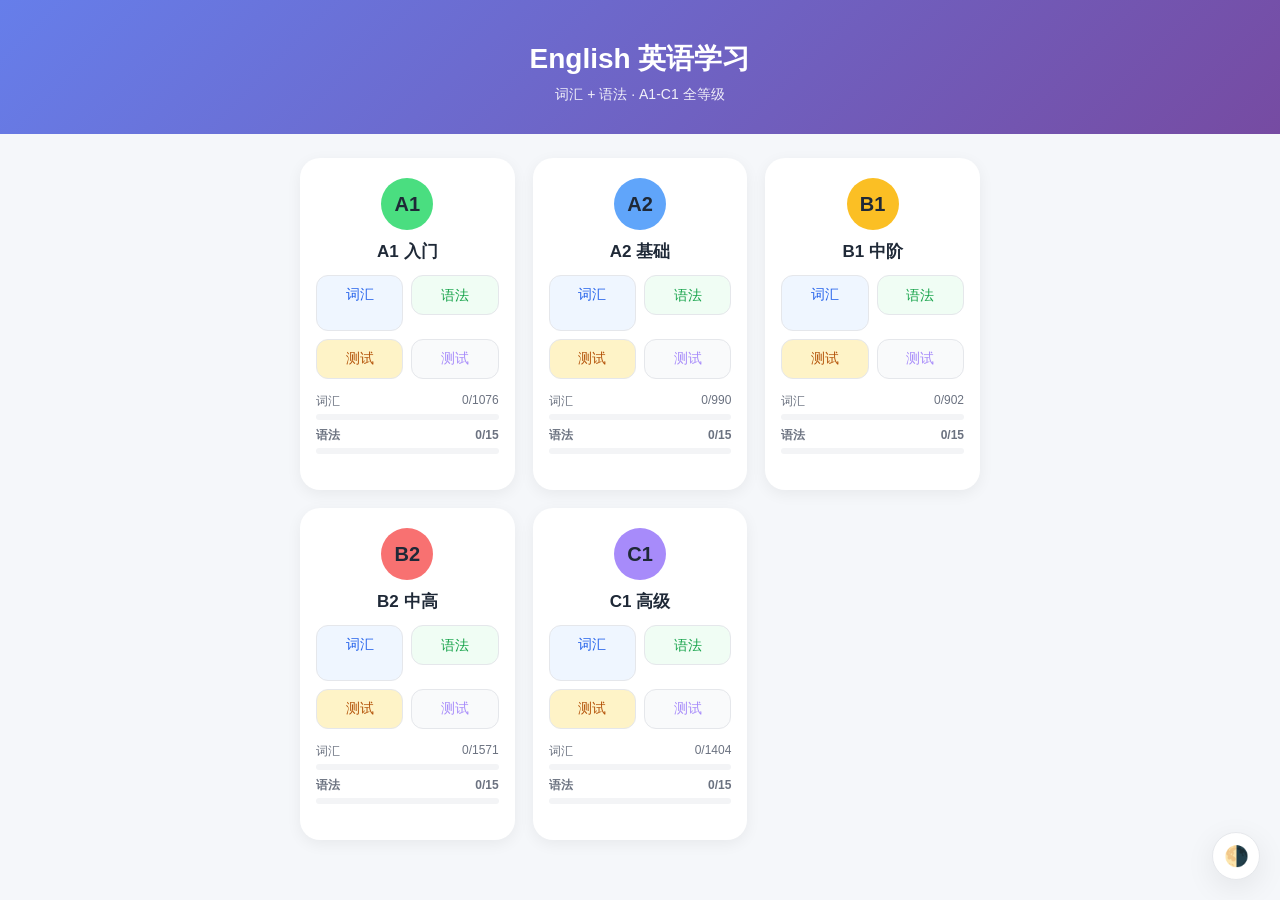
==== index.html @ c237cbd3 "init: English study app with A1-C1 vocabulary and grammar" ====
<!DOCTYPE html>
<html lang="zh-CN">
<head>
    <meta charset="UTF-8">
    <meta name="viewport" content="width=device-width, initial-scale=1.0, maximum-scale=1.0, user-scalable=no">
    <meta name="description" content="English 英语学习应用，支持 A1-C1 词汇、语法学习与测试">
    <meta name="theme-color" content="#667eea" media="(prefers-color-scheme: light)">
    <meta name="theme-color" content="#0b1120" media="(prefers-color-scheme: dark)">
    <meta name="apple-mobile-web-app-capable" content="yes">
    <meta name="apple-mobile-web-app-status-bar-style" content="default">
    <meta name="apple-mobile-web-app-title" content="English学习">
    <meta property="og:title" content="English 英语学习">
    <meta property="og:description" content="词汇 + 语法 · A1-C1 全等级">
    <meta property="og:type" content="website">
    <title>English 英语学习</title>
    <link rel="manifest" href="site.webmanifest">
    <link rel="apple-touch-icon" href="icons/icon-192x192.png">
    <link rel="icon" type="image/png" href="icons/icon-96x96.png">
    <link rel="stylesheet" href="css/common.css">
    <style>
        .header { padding: 40px 20px 30px; }
    </style>
</head>
<body>
    <div class="header">
        <h1>English 英语学习</h1>
        <p>词汇 + 语法 · A1-C1 全等级</p>
    </div>
    <div class="levels" id="levels"></div>

    <script src="js/common.js"></script>
    <script>
        const levels = [
            { id: 'A1', name: 'A1 入门', colorClass: 'a1' },
            { id: 'A2', name: 'A2 基础', colorClass: 'a2' },
            { id: 'B1', name: 'B1 中阶', colorClass: 'b1' },
            { id: 'B2', name: 'B2 中高', colorClass: 'b2' },
            { id: 'C1', name: 'C1 高级', colorClass: 'c1' }
        ];

        function getProgress(level, kind) {
            const key = kind === 'words' ? `english_progress_${level}` : `english_grammar_progress_${level}`;
            const known = JSON.parse(localStorage.getItem(key) || '[]');
            return known.length;
        }

        function progressBarHTML(done, total, label, kind) {
            const pct = total > 0 ? Math.round((done / total) * 100) : 0;
            const safePct = Math.min(100, Math.max(0, pct));
            return `
                <div class="progress-item ${kind}">
                    <div class="progress-label">
                        <span>${label}</span>
                        <span>${done}/${total}</span>
                    </div>
                    <div class="progress-bar" aria-label="${label} 学习进度 ${safePct}%">
                        <div class="fill" style="width: ${safePct}%;"></div>
                    </div>
                </div>
            `;
        }

        async function render() {
            const summary = await fetch('content/summary.json').then(r => r.json());
            const container = document.getElementById('levels');
            container.innerHTML = levels.map(lv => {
                const wordsTotal = summary[`${lv.id}_words`] || 0;
                const grammarTotal = summary[`${lv.id}_grammar`] || 0;
                const wordsDone = getProgress(lv.id, 'words');
                const grammarDone = getProgress(lv.id, 'grammar');
                return `
                    <div class="level-card ${lv.colorClass}">
                        <div class="level-badge">${lv.id}</div>
                        <h3>${lv.name}</h3>
                        <div class="mode-btns">
                            <a href="study.html?level=${lv.id}" class="mode-btn words">词汇</a>
                            <a href="grammar.html?level=${lv.id}" class="mode-btn grammar">语法</a>
                            <a href="quiz.html?level=${lv.id}" class="mode-btn quiz">测试</a>
                            <a href="exam.html" class="mode-btn exam">测试</a>
                        </div>
                        <div class="progress-row">
                            ${progressBarHTML(wordsDone, wordsTotal, '词汇', 'words')}
                            ${progressBarHTML(grammarDone, grammarTotal, '语法', 'grammar')}
                        </div>
                    </div>
                `;
            }).join('');
        }
        render();
    </script>
</body>
</html>
---- css/common.css ----
/* English 学习应用 — 公共样式与主题变量 */
:root {
  /* 白天主题（默认） */
  --bg: #f5f7fa;
  --bg-secondary: #eef2f7;
  --surface: #ffffff;
  --surface-2: #f9fafb;
  --surface-3: #f3f4f6;
  --text: #1f2937;
  --text-secondary: #6b7280;
  --text-muted: #9ca3af;
  --border: #e5e7eb;
  --shadow: 0 4px 15px rgba(0, 0, 0, 0.06);
  --shadow-lg: 0 8px 30px rgba(0, 0, 0, 0.08);
  --primary: #667eea;
  --primary-dark: #5a67d8;
  --primary-grad: linear-gradient(135deg, #667eea 0%, #764ba2 100%);
  --primary-soft: #eff6ff;
  --primary-text: #2563eb;
  --success: #22c55e;
  --success-soft: #f0fdf4;
  --success-text: #15803d;
  --warning: #f59e0b;
  --warning-soft: #fef3c7;
  --warning-text: #b45309;
  --danger: #ef4444;
  --danger-soft: #fef2f2;
  --danger-text: #b91c1c;
  --info: #10b981;
  --info-soft: #f0fdf4;
  --info-text: #16a34a;
  --accent-1: #667eea;
  --accent-2: #10b981;
  --accent-3: #f59e0b;
  --accent-4: #ef4444;
  --accent-5: #a78bfa;
  --ring: rgba(102, 126, 234, 0.25);
  --link: #667eea;
  --overlay: rgba(0, 0, 0, 0.45);
}

@media (prefers-color-scheme: dark) {
  :root:not([data-theme="light"]) {
    --bg: #0b1120;
    --bg-secondary: #0f172a;
    --surface: #1e293b;
    --surface-2: #172033;
    --surface-3: #243248;
    --text: #e2e8f0;
    --text-secondary: #94a3b8;
    --text-muted: #64748b;
    --border: #334155;
    --shadow: 0 4px 15px rgba(0, 0, 0, 0.35);
    --shadow-lg: 0 8px 30px rgba(0, 0, 0, 0.45);
    --primary: #818cf8;
    --primary-dark: #6366f1;
    --primary-grad: linear-gradient(135deg, #818cf8 0%, #a78bfa 100%);
    --primary-soft: #1e293b;
    --primary-text: #93c5fd;
    --success: #4ade80;
    --success-soft: #064e3b;
    --success-text: #86efac;
    --warning: #fbbf24;
    --warning-soft: #451a03;
    --warning-text: #fde047;
    --danger: #f87171;
    --danger-soft: #450a0a;
    --danger-text: #fecaca;
    --info: #34d399;
    --info-soft: #064e3b;
    --info-text: #6ee7b7;
    --accent-1: #818cf8;
    --accent-2: #34d399;
    --accent-3: #fbbf24;
    --accent-4: #f87171;
    --accent-5: #c4b5fd;
    --ring: rgba(129, 140, 248, 0.35);
    --link: #93c5fd;
    --overlay: rgba(0, 0, 0, 0.65);
  }
}

/* 手动深色主题覆盖 */
:root[data-theme="dark"] {
  --bg: #0b1120;
  --bg-secondary: #0f172a;
  --surface: #1e293b;
  --surface-2: #172033;
  --surface-3: #243248;
  --text: #e2e8f0;
  --text-secondary: #94a3b8;
  --text-muted: #64748b;
  --border: #334155;
  --shadow: 0 4px 15px rgba(0, 0, 0, 0.35);
  --shadow-lg: 0 8px 30px rgba(0, 0, 0, 0.45);
  --primary: #818cf8;
  --primary-dark: #6366f1;
  --primary-grad: linear-gradient(135deg, #818cf8 0%, #a78bfa 100%);
  --primary-soft: #1e293b;
  --primary-text: #93c5fd;
  --success: #4ade80;
  --success-soft: #064e3b;
  --success-text: #86efac;
  --warning: #fbbf24;
  --warning-soft: #451a03;
  --warning-text: #fde047;
  --danger: #f87171;
  --danger-soft: #450a0a;
  --danger-text: #fecaca;
  --info: #34d399;
  --info-soft: #064e3b;
  --info-text: #6ee7b7;
  --accent-1: #818cf8;
  --accent-2: #34d399;
  --accent-3: #fbbf24;
  --accent-4: #f87171;
  --accent-5: #c4b5fd;
  --ring: rgba(129, 140, 248, 0.35);
  --link: #93c5fd;
  --overlay: rgba(0, 0, 0, 0.65);
}

* {
  margin: 0;
  padding: 0;
  box-sizing: border-box;
  -webkit-tap-highlight-color: transparent;
}

html, body {
  font-family: -apple-system, BlinkMacSystemFont, "Segoe UI", "Microsoft YaHei", "Hiragino Sans", sans-serif;
  background: var(--bg);
  color: var(--text);
  min-height: 100vh;
  overflow-x: hidden;
  transition: background-color 0.25s ease, color 0.25s ease;
}

body {
  -webkit-font-smoothing: antialiased;
  -moz-osx-font-smoothing: grayscale;
}

a {
  color: var(--link);
  text-decoration: none;
}

/* 主题切换按钮 */
.theme-toggle {
  position: fixed;
  bottom: 20px;
  right: 20px;
  z-index: 100;
  width: 48px;
  height: 48px;
  border-radius: 50%;
  border: none;
  background: var(--surface);
  color: var(--text);
  box-shadow: var(--shadow-lg);
  font-size: 20px;
  display: flex;
  align-items: center;
  justify-content: center;
  cursor: pointer;
  transition: transform 0.2s, box-shadow 0.2s, background-color 0.25s, color 0.25s;
  backdrop-filter: blur(8px);
  -webkit-backdrop-filter: blur(8px);
  border: 1px solid var(--border);
}

.theme-toggle:active {
  transform: scale(0.92);
}

/* Header */
.header {
  background: var(--primary-grad);
  color: white;
  padding: 40px 20px 30px;
  text-align: center;
  transition: background 0.25s ease;
}

.header h1 {
  font-size: 28px;
  margin-bottom: 8px;
}

.header p {
  font-size: 14px;
  opacity: 0.9;
}

/* Topbar */
.topbar {
  display: flex;
  align-items: center;
  justify-content: space-between;
  padding: 15px 20px;
  background: var(--surface);
  box-shadow: var(--shadow);
  position: sticky;
  top: 0;
  z-index: 10;
  transition: background-color 0.25s ease, box-shadow 0.25s ease;
}

.back {
  text-decoration: none;
  color: var(--link);
  font-size: 15px;
  transition: color 0.25s ease;
}

.level-title {
  font-size: 18px;
  font-weight: bold;
  color: var(--text);
  transition: color 0.25s ease;
}

.progress-info {
  font-size: 13px;
  color: var(--text-secondary);
  transition: color 0.25s ease;
}

/* Stage */
.stage {
  padding: 20px;
  max-width: 600px;
  margin: 0 auto;
}

/* Panel / Card */
.panel {
  background: var(--surface);
  border-radius: 24px;
  padding: 25px;
  box-shadow: var(--shadow-lg);
  transition: background-color 0.25s ease, box-shadow 0.25s ease;
}

.panel h2 {
  font-size: 22px;
  margin-bottom: 8px;
  color: var(--text);
  transition: color 0.25s ease;
}

.panel .sub {
  font-size: 14px;
  color: var(--text-secondary);
  margin-bottom: 22px;
  transition: color 0.25s ease;
}

/* Form controls */
.form-row {
  margin-bottom: 20px;
}

.form-label {
  font-size: 14px;
  color: var(--text-secondary);
  margin-bottom: 10px;
  display: block;
  font-weight: 500;
  transition: color 0.25s ease;
}

.option-group {
  display: flex;
  flex-wrap: wrap;
  gap: 10px;
}

.option-chip {
  flex: 1;
  min-width: 70px;
  text-align: center;
  padding: 12px;
  border-radius: 14px;
  border: 1px solid var(--border);
  background: var(--surface-2);
  color: var(--text-secondary);
  font-size: 14px;
  cursor: pointer;
  transition: all 0.15s, background-color 0.25s, color 0.25s, border-color 0.25s;
}

.option-chip.active {
  background: var(--primary);
  color: white;
  border-color: var(--primary);
  box-shadow: 0 4px 12px var(--ring);
}

.switch-row {
  display: flex;
  align-items: center;
  justify-content: space-between;
  padding: 14px 16px;
  background: var(--surface-2);
  border-radius: 14px;
  cursor: pointer;
  transition: background-color 0.25s ease;
}

.switch-row span {
  font-size: 14px;
  color: var(--text);
  transition: color 0.25s ease;
}

.switch {
  position: relative;
  width: 46px;
  height: 26px;
  background: var(--text-muted);
  border-radius: 13px;
  transition: background 0.2s;
  flex-shrink: 0;
}

.switch::after {
  content: '';
  position: absolute;
  top: 3px;
  left: 3px;
  width: 20px;
  height: 20px;
  background: white;
  border-radius: 50%;
  transition: transform 0.2s;
  box-shadow: 0 1px 3px rgba(0, 0, 0, 0.15);
}

.switch.active {
  background: var(--primary);
}

.switch.active::after {
  transform: translateX(20px);
}

/* Buttons */
.start-btn,
.btn-primary {
  width: 100%;
  padding: 16px;
  border: none;
  border-radius: 16px;
  background: var(--primary-grad);
  color: white;
  font-size: 16px;
  font-weight: bold;
  cursor: pointer;
  margin-top: 10px;
  box-shadow: 0 6px 18px var(--ring);
  transition: opacity 0.2s, box-shadow 0.2s, background 0.25s;
}

.start-btn:disabled,
.btn-primary:disabled {
  opacity: 0.5;
  cursor: not-allowed;
}

.btn-secondary {
  background: var(--surface-3);
  color: var(--text);
  border: 1px solid var(--border);
  transition: background-color 0.25s, color 0.25s, border-color 0.25s;
}

/* Question card */
.question-card {
  background: var(--surface);
  border-radius: 24px;
  padding: 30px 22px;
  text-align: center;
  box-shadow: var(--shadow-lg);
  margin-bottom: 18px;
  position: relative;
  transition: background-color 0.25s ease, box-shadow 0.25s ease;
}

.bookmark-btn {
  position: absolute;
  top: 16px;
  right: 16px;
  width: 38px;
  height: 38px;
  border-radius: 50%;
  border: 1px solid var(--border);
  background: var(--surface);
  display: flex;
  align-items: center;
  justify-content: center;
  cursor: pointer;
  font-size: 18px;
  color: var(--text);
  transition: all 0.2s, background-color 0.25s, border-color 0.25s, color 0.25s;
}

.bookmark-btn.active {
  background: var(--warning-soft);
  border-color: var(--warning);
  color: var(--warning);
}

.q-type {
  font-size: 12px;
  color: var(--text-muted);
  margin-bottom: 10px;
  transition: color 0.25s ease;
}

.q-main {
  font-size: 22px;
  font-weight: bold;
  line-height: 1.6;
  margin-bottom: 10px;
  word-break: break-word;
  color: var(--text);
  transition: color 0.25s ease;
}

.q-sub {
  font-size: 14px;
  color: var(--primary-text);
  transition: color 0.25s ease;
}

/* Choices */
.choices {
  display: flex;
  flex-direction: column;
  gap: 10px;
}

.choice {
  background: var(--surface);
  border: 1px solid var(--border);
  border-radius: 16px;
  padding: 16px 18px;
  font-size: 15px;
  text-align: left;
  cursor: pointer;
  transition: all 0.12s, background-color 0.25s, border-color 0.25s, color 0.25s;
  display: flex;
  align-items: center;
  gap: 12px;
  color: var(--text);
}

.choice:active {
  transform: scale(0.98);
}

.choice .badge {
  flex-shrink: 0;
  width: 26px;
  height: 26px;
  line-height: 26px;
  border-radius: 50%;
  background: var(--surface-3);
  color: var(--text-secondary);
  font-size: 12px;
  text-align: center;
  font-weight: bold;
  transition: background-color 0.25s, color 0.25s;
}

.choice.correct {
  border-color: var(--success);
  background: var(--success-soft);
  color: var(--success-text);
}

.choice.correct .badge {
  background: var(--success);
  color: white;
}

.choice.wrong {
  border-color: var(--danger);
  background: var(--danger-soft);
  color: var(--danger-text);
}

.choice.wrong .badge {
  background: var(--danger);
  color: white;
}

.choice.disabled {
  pointer-events: none;
}

/* Feedback */
.feedback {
  background: var(--surface);
  border-radius: 18px;
  padding: 18px;
  margin-top: 12px;
  box-shadow: var(--shadow);
  font-size: 14px;
  transition: background-color 0.25s ease, box-shadow 0.25s ease;
}

.feedback.correct {
  border-left: 5px solid var(--success);
}

.feedback.wrong {
  border-left: 5px solid var(--danger);
}

.feedback-title {
  font-weight: bold;
  margin-bottom: 6px;
}

.feedback.correct .feedback-title {
  color: var(--success-text);
}

.feedback.wrong .feedback-title {
  color: var(--danger-text);
}

.feedback-detail {
  color: var(--text-secondary);
  line-height: 1.6;
  transition: color 0.25s ease;
}

/* Progress */
.progress-track {
  height: 6px;
  background: var(--surface-3);
  border-radius: 3px;
  margin-bottom: 20px;
  overflow: hidden;
  transition: background-color 0.25s ease;
}

.progress-fill {
  height: 100%;
  background: var(--primary-grad);
  border-radius: 3px;
  transition: width 0.3s ease, background 0.25s ease;
}

.quiz-top {
  display: flex;
  align-items: center;
  justify-content: space-between;
  margin-bottom: 12px;
  font-size: 13px;
  color: var(--text-muted);
  transition: color 0.25s ease;
}

/* Result score */
.result-score {
  text-align: center;
  padding: 30px 0;
}

.score-ring {
  width: 140px;
  height: 140px;
  border-radius: 50%;
  margin: 0 auto 18px;
  display: flex;
  flex-direction: column;
  align-items: center;
  justify-content: center;
  background: conic-gradient(var(--primary) var(--score-deg), var(--surface-3) 0);
  position: relative;
  transition: background 0.25s ease;
}

.score-ring::before {
  content: '';
  position: absolute;
  width: 116px;
  height: 116px;
  border-radius: 50%;
  background: var(--surface);
  transition: background-color 0.25s ease;
}

.score-text {
  position: relative;
  font-size: 36px;
  font-weight: bold;
  color: var(--text);
  transition: color 0.25s ease;
}

.score-label {
  position: relative;
  font-size: 12px;
  color: var(--text-muted);
  transition: color 0.25s ease;
}

.result-title {
  font-size: 20px;
  font-weight: bold;
  margin-bottom: 6px;
  color: var(--text);
  transition: color 0.25s ease;
}

.result-desc {
  font-size: 14px;
  color: var(--text-secondary);
  transition: color 0.25s ease;
}

.stat-row {
  display: flex;
  justify-content: center;
  gap: 24px;
  margin: 22px 0;
}

.stat {
  text-align: center;
}

.stat .num {
  font-size: 22px;
  font-weight: bold;
  color: var(--text);
  transition: color 0.25s ease;
}

.stat .label {
  font-size: 12px;
  color: var(--text-muted);
  transition: color 0.25s ease;
}

.section-stat {
  margin-top: 20px;
}

.section-stat h3 {
  font-size: 15px;
  margin-bottom: 12px;
  color: var(--text);
  transition: color 0.25s ease;
}

.section-bar {
  display: flex;
  align-items: center;
  margin-bottom: 10px;
  font-size: 13px;
}

.section-bar .name {
  width: 90px;
  color: var(--text-secondary);
  transition: color 0.25s ease;
}

.section-bar .track {
  flex: 1;
  height: 8px;
  background: var(--surface-3);
  border-radius: 4px;
  overflow: hidden;
  transition: background-color 0.25s ease;
}

.section-bar .fill {
  height: 100%;
  background: var(--primary);
  border-radius: 4px;
  transition: width 0.3s, background-color 0.25s ease;
}

.section-bar .pct {
  width: 40px;
  text-align: right;
  color: var(--text-muted);
  transition: color 0.25s ease;
}

.weak-point {
  background: var(--danger-soft);
  border-left: 4px solid var(--danger);
  padding: 12px 16px;
  border-radius: 12px;
  margin-top: 16px;
  transition: background-color 0.25s ease;
}

.weak-point h4 {
  font-size: 14px;
  color: var(--danger-text);
  margin-bottom: 8px;
  transition: color 0.25s ease;
}

.weak-point ul {
  font-size: 13px;
  color: var(--text-secondary);
  padding-left: 18px;
  transition: color 0.25s ease;
}

.weak-point li {
  margin-bottom: 4px;
}

.btn-row {
  display: flex;
  gap: 12px;
  margin-top: 22px;
  flex-wrap: wrap;
}

.btn-row button,
.btn-row a {
  flex: 1;
  min-width: 120px;
}

.msg {
  text-align: center;
  padding: 40px;
  color: var(--text-muted);
  transition: color 0.25s ease;
}

.hidden {
  display: none !important;
}

/* Tabs */
.tab-row {
  display: flex;
  gap: 8px;
  margin-bottom: 22px;
}

.tab {
  flex: 1;
  padding: 12px;
  text-align: center;
  border-radius: 14px;
  background: var(--surface-3);
  color: var(--text-secondary);
  font-size: 14px;
  font-weight: 500;
  cursor: pointer;
  border: 1px solid transparent;
  transition: all 0.15s, background-color 0.25s, color 0.25s;
}

.tab.active {
  background: var(--primary);
  color: white;
  box-shadow: 0 4px 12px var(--ring);
}

/* Upload zone */
.upload-zone {
  border: 2px dashed var(--border);
  border-radius: 18px;
  padding: 30px 20px;
  text-align: center;
  cursor: pointer;
  transition: all 0.2s, border-color 0.25s, background-color 0.25s;
  background: var(--surface-2);
}

.upload-zone:hover {
  border-color: var(--primary);
  background: var(--primary-soft);
}

.upload-zone .icon {
  font-size: 40px;
  margin-bottom: 10px;
}

.upload-zone .hint {
  font-size: 14px;
  color: var(--text-secondary);
  transition: color 0.25s ease;
}

.upload-zone input {
  display: none;
}

.json-sample {
  background: var(--surface-2);
  border-radius: 14px;
  padding: 14px;
  font-size: 12px;
  color: var(--text-secondary);
  overflow-x: auto;
  margin-top: 18px;
  line-height: 1.6;
  transition: background-color 0.25s, color 0.25s;
}

/* Exam / Dashboard cards */
.exam-list {
  margin-top: 10px;
}

.exam-item {
  background: var(--surface);
  border-radius: 18px;
  padding: 18px;
  margin-bottom: 12px;
  box-shadow: var(--shadow);
  transition: background-color 0.25s ease, box-shadow 0.25s ease;
}

.exam-item .title {
  font-size: 16px;
  font-weight: bold;
  color: var(--text);
  transition: color 0.25s ease;
}

.exam-item .meta {
  font-size: 12px;
  color: var(--text-muted);
  margin: 6px 0;
  transition: color 0.25s ease;
}

.exam-item .tags {
  display: flex;
  gap: 6px;
  flex-wrap: wrap;
}

.tag {
  font-size: 11px;
  padding: 4px 10px;
  border-radius: 20px;
  background: var(--surface-3);
  color: var(--text-secondary);
  transition: background-color 0.25s, color 0.25s;
}

.tag.moji {
  background: var(--primary-soft);
  color: var(--primary-text);
}

.tag.bunpou {
  background: var(--info-soft);
  color: var(--info-text);
}

.tag.wrong {
  background: var(--danger-soft);
  color: var(--danger-text);
}

.exam-actions {
  display: flex;
  gap: 10px;
  margin-top: 14px;
}

.exam-actions button {
  flex: 1;
}

.empty-tip {
  text-align: center;
  padding: 40px;
  color: var(--text-muted);
  font-size: 14px;
  transition: color 0.25s ease;
}

.dashboard-row {
  display: grid;
  grid-template-columns: repeat(3, 1fr);
  gap: 10px;
  margin-bottom: 16px;
}

.dash-card {
  background: var(--surface);
  border-radius: 16px;
  padding: 14px 10px;
  text-align: center;
  box-shadow: var(--shadow);
  transition: background-color 0.25s ease, box-shadow 0.25s ease;
}

.dash-card .num {
  font-size: 22px;
  font-weight: bold;
  color: var(--primary-text);
  transition: color 0.25s ease;
}

.dash-card .label {
  font-size: 12px;
  color: var(--text-muted);
  margin-top: 4px;
  transition: color 0.25s ease;
}

.dash-card .link {
  text-decoration: none;
  display: block;
}

/* History / Review */
.history-list {
  margin-top: 16px;
}

.history-item {
  background: var(--surface);
  border-radius: 16px;
  padding: 14px;
  margin-bottom: 10px;
  box-shadow: var(--shadow);
  display: flex;
  justify-content: space-between;
  align-items: center;
  transition: background-color 0.25s ease, box-shadow 0.25s ease;
}

.history-item .title {
  font-size: 14px;
  font-weight: bold;
  color: var(--text);
  transition: color 0.25s ease;
}

.history-item .meta {
  font-size: 12px;
  color: var(--text-muted);
  margin-top: 4px;
  transition: color 0.25s ease;
}

.history-item .pct {
  font-size: 18px;
  font-weight: bold;
  color: var(--primary-text);
  transition: color 0.25s ease;
}

.review-list {
  margin-top: 18px;
}

.review-item {
  background: var(--surface);
  border-radius: 18px;
  padding: 18px;
  margin-bottom: 14px;
  box-shadow: var(--shadow);
  text-align: left;
  transition: background-color 0.25s ease, box-shadow 0.25s ease;
}

.review-item .rev-q {
  font-size: 15px;
  font-weight: bold;
  color: var(--text);
  margin-bottom: 10px;
  transition: color 0.25s ease;
}

.review-item .rev-ans {
  font-size: 13px;
  color: var(--text-secondary);
  margin-bottom: 6px;
  transition: color 0.25s ease;
}

.review-item .rev-ans .right {
  color: var(--success-text);
  font-weight: bold;
}

.review-item .rev-ans .wrong {
  color: var(--danger-text);
  font-weight: bold;
}

.review-item .rev-exp {
  font-size: 13px;
  color: var(--text-secondary);
  line-height: 1.6;
  background: var(--surface-2);
  border-radius: 12px;
  padding: 12px;
  transition: background-color 0.25s, color 0.25s;
}

.review-filter {
  display: flex;
  gap: 10px;
  margin-bottom: 14px;
}

.review-filter button {
  flex: 1;
  padding: 10px;
  border-radius: 12px;
  border: none;
  background: var(--surface-3);
  color: var(--text-secondary);
  font-size: 13px;
  cursor: pointer;
  transition: background-color 0.25s, color 0.25s;
}

.review-filter button.active {
  background: var(--primary);
  color: white;
}

.review-header {
  display: flex;
  justify-content: space-between;
  align-items: center;
  margin-bottom: 8px;
}

/* Study card stack */
.card-stack {
  position: relative;
  min-height: 420px;
  margin-bottom: 20px;
}

.card {
  background: var(--surface);
  border-radius: 24px;
  padding: 35px 25px;
  text-align: center;
  box-shadow: var(--shadow-lg);
  min-height: 420px;
  display: flex;
  flex-direction: column;
  justify-content: center;
  cursor: pointer;
  transition: transform 0.25s ease, opacity 0.25s ease, background-color 0.25s, box-shadow 0.25s;
  user-select: none;
  position: relative;
  width: 100%;
}

.card.next {
  position: absolute;
  top: 0;
  left: 0;
  transform: scale(0.92);
  opacity: 0.4;
  z-index: 0;
  pointer-events: none;
}

.card.current {
  z-index: 1;
}

.card.sliding-left {
  transform: translateX(-120%) rotate(-8deg);
  opacity: 0;
}

.card.sliding-right {
  transform: translateX(120%) rotate(8deg);
  opacity: 0;
}

.card:active {
  transform: scale(0.98);
}

.card.next:active {
  transform: scale(0.92);
}

.word {
  font-size: 52px;
  font-weight: bold;
  margin-bottom: 12px;
  color: var(--text);
  transition: color 0.25s ease;
}

.grammar {
  font-size: 38px;
  font-weight: bold;
  margin-bottom: 16px;
  line-height: 1.3;
  color: var(--text);
  transition: color 0.25s ease;
}

.reading {
  font-size: 26px;
  color: var(--primary-text);
  margin-bottom: 10px;
  transition: color 0.25s ease;
}

.meaning {
  font-size: 22px;
  color: var(--text);
  margin-bottom: 25px;
  line-height: 1.5;
  transition: color 0.25s ease;
}

.accent {
  font-size: 14px;
  color: var(--text-muted);
  margin-bottom: 15px;
  transition: color 0.25s ease;
}

.hint {
  font-size: 14px;
  color: var(--text-muted);
  margin-top: 20px;
  transition: color 0.25s ease;
}

.back-face {
  display: none;
}

.card.flipped .front-face {
  display: none;
}

.card.flipped .back-face {
  display: block;
}

.pattern,
.compare {
  font-size: 15px;
  color: var(--text-secondary);
  background: var(--warning-soft);
  border-radius: 10px;
  padding: 10px 14px;
  margin: 0 auto 12px;
  max-width: 90%;
  text-align: left;
  line-height: 1.5;
  transition: background-color 0.25s, color 0.25s;
}

.compare {
  background: var(--info-soft);
}

.pattern .label {
  font-weight: bold;
  color: var(--warning-text);
}

.compare .label {
  font-weight: bold;
  color: var(--info-text);
}

.example-box,
.sentence-box {
  background: var(--surface-2);
  border-radius: 16px;
  padding: 18px;
  text-align: left;
  margin-top: 10px;
  transition: background-color 0.25s ease;
}

.example,
.sentence {
  font-size: 18px;
  color: var(--text);
  margin-bottom: 8px;
  transition: color 0.25s ease;
}

.example-reading,
.sentence-reading {
  font-size: 15px;
  color: var(--primary-text);
  margin-bottom: 8px;
  transition: color 0.25s ease;
}

.example-meaning,
.sentence-meaning {
  font-size: 15px;
  color: var(--text-secondary);
  transition: color 0.25s ease;
}

/* Controls on study pages */
.settings-bar {
  display: flex;
  justify-content: center;
  margin-bottom: 15px;
}

.setting-label {
  font-size: 14px;
  color: var(--text-secondary);
  display: flex;
  align-items: center;
  gap: 8px;
  background: var(--surface);
  padding: 8px 16px;
  border-radius: 20px;
  box-shadow: var(--shadow);
  cursor: pointer;
  transition: background-color 0.25s, color 0.25s, box-shadow 0.25s;
}

.setting-label input {
  cursor: pointer;
  width: 16px;
  height: 16px;
  accent-color: var(--primary);
}

.btn-group {
  display: flex;
  justify-content: center;
  gap: 12px;
  margin-top: 25px;
  flex-wrap: wrap;
}

.btn {
  border: none;
  border-radius: 22px;
  padding: 12px 22px;
  font-size: 15px;
  color: white;
  cursor: pointer;
  box-shadow: 0 4px 10px rgba(0, 0, 0, 0.1);
  transition: transform 0.15s, opacity 0.2s;
}

.btn:active {
  transform: scale(0.96);
}

.btn-word,
.btn-grammar {
  background: var(--accent-1);
}

.btn-example,
.btn-sentence {
  background: var(--accent-2);
}

.btn-known {
  background: var(--success);
  color: #064e3b;
}

.btn-unknown {
  background: var(--danger);
}

.controls {
  display: flex;
  justify-content: space-between;
  align-items: center;
  margin-top: 25px;
  gap: 15px;
}

.nav-btn {
  flex: 1;
  background: var(--surface);
  border: 1px solid var(--border);
  border-radius: 16px;
  padding: 14px;
  font-size: 16px;
  cursor: pointer;
  color: var(--text);
  transition: background-color 0.25s, color 0.25s, border-color 0.25s;
}

.nav-btn:disabled {
  opacity: 0.4;
  cursor: not-allowed;
}

/* Level cards (index) */
.levels {
  display: grid;
  grid-template-columns: repeat(2, 1fr);
  gap: 15px;
  padding: 20px;
  max-width: 720px;
  margin: 0 auto;
}

@media (min-width: 720px) {
  .levels {
    grid-template-columns: repeat(3, 1fr);
    gap: 18px;
    padding: 24px 20px;
  }
}

.level-card {
  background: var(--surface);
  border-radius: 20px;
  padding: 20px 16px;
  text-align: center;
  box-shadow: var(--shadow);
  color: inherit;
  transition: transform 0.2s, background-color 0.25s, box-shadow 0.25s;
  display: flex;
  flex-direction: column;
  align-items: center;
}

.level-card:hover {
  transform: translateY(-3px);
  box-shadow: var(--shadow-lg);
}

.level-card h3 {
  font-size: 17px;
  margin-bottom: 12px;
  color: var(--text);
  transition: color 0.25s ease;
}

.level-badge {
  display: inline-block;
  width: 52px;
  height: 52px;
  line-height: 52px;
  border-radius: 50%;
  font-size: 20px;
  font-weight: bold;
  color: #1f2937;
  margin-bottom: 10px;
}

.a1 .level-badge {
  background: #4ade80;
}

.a2 .level-badge {
  background: #60a5fa;
}

.b1 .level-badge {
  background: #fbbf24;
  color: #1f2937;
}

.b2 .level-badge {
  background: #f87171;
}

.c1 .level-badge {
  background: #a78bfa;
}

.mode-btns {
  display: grid;
  grid-template-columns: 1fr 1fr;
  gap: 8px;
}

.mode-btn {
  display: block;
  text-decoration: none;
  border-radius: 12px;
  padding: 10px 4px;
  font-size: 14px;
  font-weight: 500;
  background: var(--surface-3);
  color: var(--text-secondary);
  border: 1px solid var(--border);
  transition: all 0.15s, background-color 0.25s, color 0.25s, border-color 0.25s;
}

.mode-btn:active {
  transform: scale(0.97);
}

.mode-btn.words {
  background: var(--primary-soft);
  color: var(--primary-text);
  border-color: var(--border);
}

.mode-btn.grammar {
  background: var(--info-soft);
  color: var(--info-text);
  border-color: var(--border);
}

.mode-btn.exam {
  background: var(--surface-2);
  color: var(--accent-5);
  border-color: var(--border);
}

.mode-btn.quiz {
  background: var(--warning-soft);
  color: var(--warning-text);
  border-color: var(--border);
}

.mode-btns {
  display: grid;
  grid-template-columns: 1fr 1fr;
  gap: 8px;
  width: 100%;
}

.progress-row {
  margin-top: 14px;
  font-size: 12px;
  color: var(--text-muted);
  display: flex;
  flex-direction: column;
  align-items: stretch;
  gap: 8px;
  width: 100%;
  transition: color 0.25s ease;
}

.progress-row .progress-item {
  display: flex;
  flex-direction: column;
  gap: 4px;
  text-align: left;
}

.progress-row .progress-label {
  display: flex;
  justify-content: space-between;
  font-size: 12px;
  color: var(--text-secondary);
}

.progress-bar {
  height: 6px;
  background: var(--surface-3);
  border-radius: 3px;
  overflow: hidden;
  position: relative;
}

.progress-bar .fill {
  height: 100%;
  border-radius: 3px;
  background: var(--primary);
  transition: width 0.4s ease;
  min-width: 0;
}

.progress-item.words .fill {
  background: var(--primary);
}

.progress-item.grammar .fill {
  background: var(--info);
}

/* Quick test buttons */
.quick-test-row {
  display: flex;
  gap: 10px;
  margin-top: 12px;
}

.quick-test-row button {
  flex: 1;
  padding: 12px;
  border: 1px solid var(--primary);
  border-radius: 12px;
  background: var(--surface);
  color: var(--primary-text);
  font-size: 14px;
  font-weight: 500;
  cursor: pointer;
  transition: background-color 0.25s, color 0.25s, border-color 0.25s;
}

.quick-test-row button:hover {
  background: var(--primary-soft);
}

/* Next button */
.next-btn {
  width: 100%;
  padding: 15px;
  border: none;
  border-radius: 16px;
  background: var(--primary);
  color: white;
  font-size: 16px;
  font-weight: bold;
  cursor: pointer;
  margin-top: 14px;
  transition: background-color 0.25s, opacity 0.2s;
}

/* Mobile fine-tuning */
@media (max-width: 480px) {
  .header {
    padding: 32px 16px 24px;
  }

  .header h1 {
    font-size: 24px;
  }

  .levels {
    gap: 12px;
    padding: 16px;
  }

  .level-card {
    padding: 16px 12px;
  }

  .level-badge {
    width: 44px;
    height: 44px;
    line-height: 44px;
    font-size: 17px;
  }

  .level-card h3 {
    font-size: 15px;
  }

  .mode-btn {
    font-size: 13px;
    padding: 9px 3px;
  }

  .stage {
    padding: 16px;
  }

  .panel,
  .question-card,
  .card {
    border-radius: 20px;
    padding: 22px 18px;
  }

  .card {
    min-height: 360px;
  }

  .word {
    font-size: 42px;
  }

  .grammar {
    font-size: 32px;
  }

  .reading {
    font-size: 22px;
  }

  .meaning {
    font-size: 18px;
  }

  .q-main {
    font-size: 20px;
  }

  .choice {
    padding: 14px 16px;
    font-size: 14px;
  }

  .theme-toggle {
    width: 44px;
    height: 44px;
    font-size: 18px;
    bottom: 16px;
    right: 16px;
  }
}

/* Extra small screens */
@media (max-width: 360px) {
  .levels {
    grid-template-columns: 1fr;
  }

  .dashboard-row {
    grid-template-columns: 1fr;
  }

  .mode-btns {
    grid-template-columns: 1fr;
  }

  .btn-group {
    flex-direction: column;
  }

  .btn-group .btn {
    width: 100%;
  }

  .controls {
    flex-direction: column;
  }

  .nav-btn {
    width: 100%;
  }
}

/* Reduced motion */
@media (prefers-reduced-motion: reduce) {
  *,
  *::before,
  *::after {
    animation-duration: 0.01ms !important;
    animation-iteration-count: 1 !important;
    transition-duration: 0.01ms !important;
  }
}
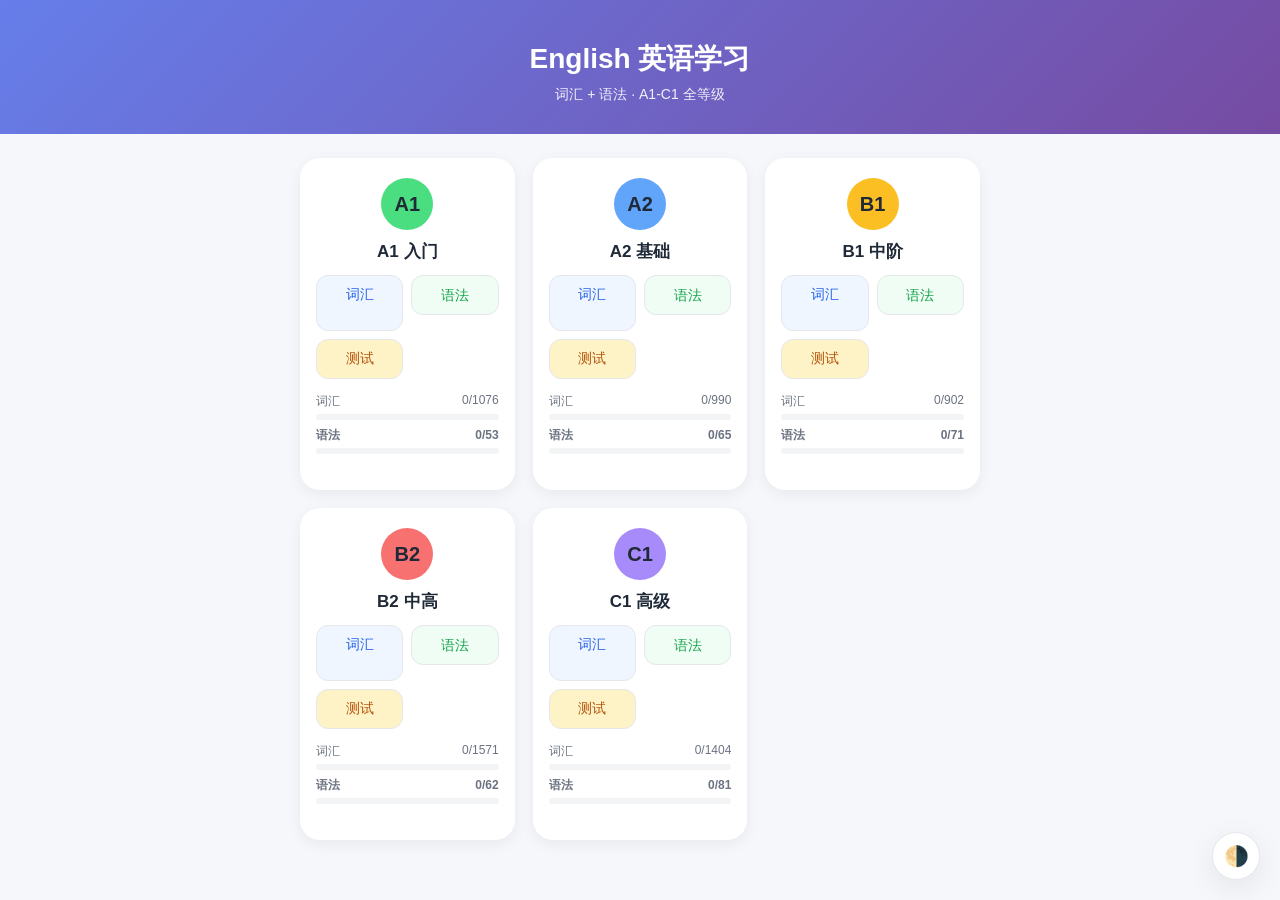
==== commit 8e814b6f: "fix: loading, expand grammar A1-C1, fix voice/manifest/sw" ====
--- a/index.html
+++ b/index.html
@@ -19,6 +19,8 @@
     <link rel="stylesheet" href="css/common.css">
     <style>
         .header { padding: 40px 20px 30px; }
+        .loading-msg { text-align: center; padding: 40px 20px; color: var(--text-secondary); }
+        .loading-msg.error { color: var(--danger); }
     </style>
 </head>
 <body>
@@ -26,7 +28,9 @@
         <h1>English 英语学习</h1>
         <p>词汇 + 语法 · A1-C1 全等级</p>
     </div>
-    <div class="levels" id="levels"></div>
+    <div class="levels" id="levels">
+        <div class="loading-msg" id="loadingMsg">加载中...</div>
+    </div>
 
     <script src="js/common.js"></script>
     <script>
@@ -61,30 +65,41 @@
         }
 
         async function render() {
-            const summary = await fetch('content/summary.json').then(r => r.json());
             const container = document.getElementById('levels');
-            container.innerHTML = levels.map(lv => {
-                const wordsTotal = summary[`${lv.id}_words`] || 0;
-                const grammarTotal = summary[`${lv.id}_grammar`] || 0;
-                const wordsDone = getProgress(lv.id, 'words');
-                const grammarDone = getProgress(lv.id, 'grammar');
-                return `
-                    <div class="level-card ${lv.colorClass}">
-                        <div class="level-badge">${lv.id}</div>
-                        <h3>${lv.name}</h3>
-                        <div class="mode-btns">
-                            <a href="study.html?level=${lv.id}" class="mode-btn words">词汇</a>
-                            <a href="grammar.html?level=${lv.id}" class="mode-btn grammar">语法</a>
-                            <a href="quiz.html?level=${lv.id}" class="mode-btn quiz">测试</a>
-                            <a href="exam.html" class="mode-btn exam">测试</a>
+            const loading = document.getElementById('loadingMsg');
+            try {
+                const summary = await fetch('content/summary.json').then(r => {
+                    if (!r.ok) throw new Error(`HTTP ${r.status}`);
+                    return r.json();
+                });
+                container.innerHTML = levels.map(lv => {
+                    const wordsTotal = summary[`${lv.id}_words`] || 0;
+                    const grammarTotal = summary[`${lv.id}_grammar`] || 0;
+                    const wordsDone = getProgress(lv.id, 'words');
+                    const grammarDone = getProgress(lv.id, 'grammar');
+                    return `
+                        <div class="level-card ${lv.colorClass}">
+                            <div class="level-badge">${lv.id}</div>
+                            <h3>${lv.name}</h3>
+                            <div class="mode-btns">
+                                <a href="study.html?level=${lv.id}" class="mode-btn words">词汇</a>
+                                <a href="grammar.html?level=${lv.id}" class="mode-btn grammar">语法</a>
+                                <a href="quiz.html?level=${lv.id}" class="mode-btn quiz">测试</a>
+                            </div>
+                            <div class="progress-row">
+                                ${progressBarHTML(wordsDone, wordsTotal, '词汇', 'words')}
+                                ${progressBarHTML(grammarDone, grammarTotal, '语法', 'grammar')}
+                            </div>
                         </div>
-                        <div class="progress-row">
-                            ${progressBarHTML(wordsDone, wordsTotal, '词汇', 'words')}
-                            ${progressBarHTML(grammarDone, grammarTotal, '语法', 'grammar')}
-                        </div>
-                    </div>
-                `;
-            }).join('');
+                    `;
+                }).join('');
+            } catch (err) {
+                console.error('加载失败', err);
+                if (loading) {
+                    loading.className = 'loading-msg error';
+                    loading.innerHTML = `加载失败：${err.message}<br><button onclick="location.reload()" class="btn btn-primary" style="margin-top:16px;width:auto;padding:12px 24px;">刷新重试</button>`;
+                }
+            }
         }
         render();
     </script>
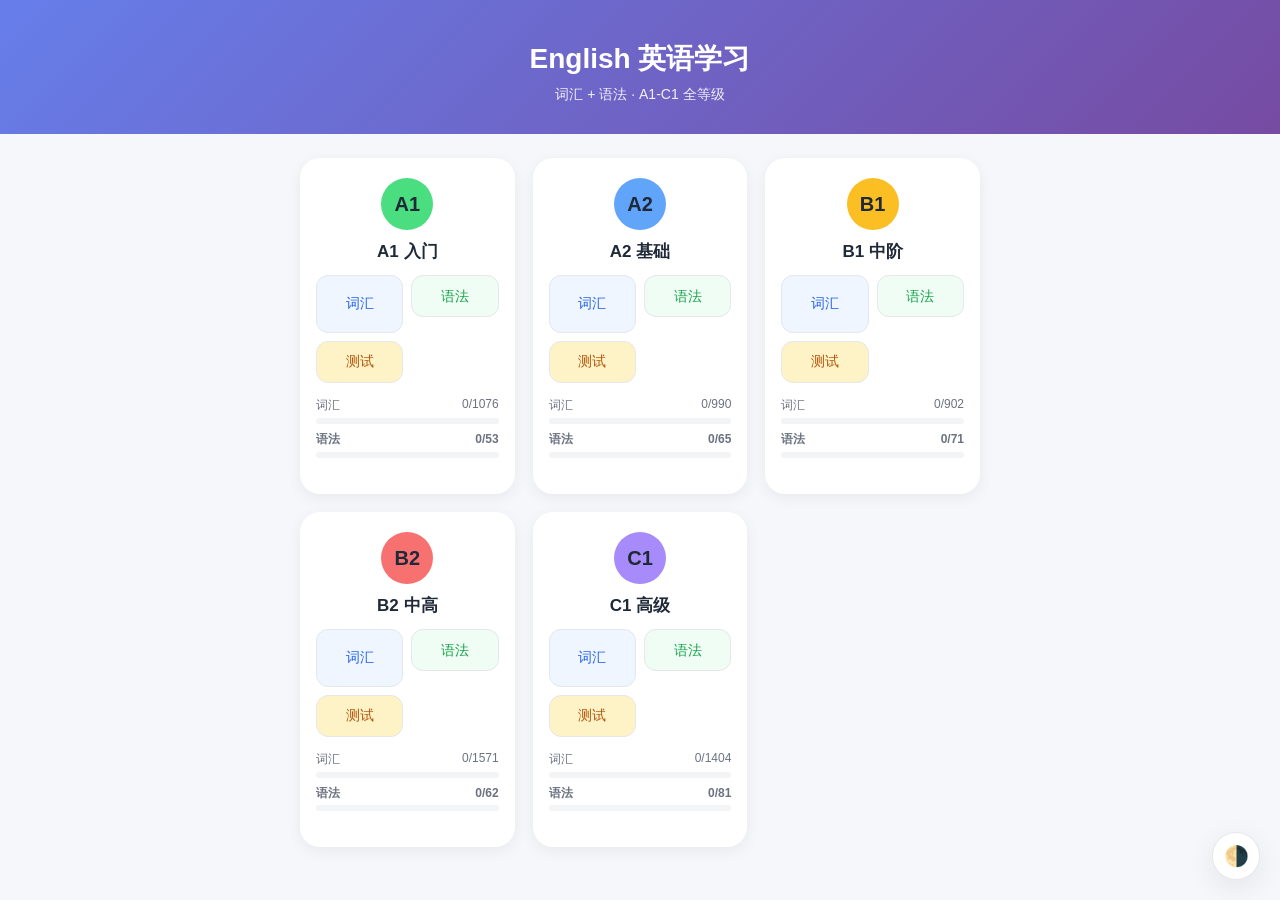
==== commit 67bacbe6: "fix(cache): bump PWA cache and add CSS version to bust old cached styles" ====
--- a/index.html
+++ b/index.html
@@ -16,7 +16,7 @@
     <link rel="manifest" href="site.webmanifest">
     <link rel="apple-touch-icon" href="icons/icon-192x192.png">
     <link rel="icon" type="image/png" href="icons/icon-96x96.png">
-    <link rel="stylesheet" href="css/common.css">
+    <link rel="stylesheet" href="css/common.css?v=2">
     <style>
         .header { padding: 40px 20px 30px; }
         .loading-msg { text-align: center; padding: 40px 20px; color: var(--text-secondary); }
--- a/css/common.css
+++ b/css/common.css
@@ -475,6 +475,24 @@
   transition: background-color 0.25s, color 0.25s;
 }
 
+.choice-text {
+  display: flex;
+  flex-direction: column;
+  gap: 3px;
+  min-width: 0;
+}
+
+.choice-main {
+  font-size: 15px;
+  color: var(--text);
+}
+
+.choice-sub {
+  font-size: 12px;
+  color: var(--text-secondary);
+  line-height: 1.35;
+}
+
 .choice.correct {
   border-color: var(--success);
   background: var(--success-soft);
@@ -1133,6 +1151,49 @@
   transition: color 0.25s ease;
 }
 
+        .grammar-title {
+  font-size: 24px;
+  color: var(--text);
+  margin-bottom: 22px;
+  line-height: 1.35;
+  transition: color 0.25s ease;
+}
+
+.grammar-title strong {
+  color: var(--primary-text);
+  display: block;
+  font-size: 34px;
+  margin-bottom: 6px;
+}
+
+.grammar-back {
+  font-size: 15px;
+  color: var(--text);
+  text-align: left;
+  line-height: 1.6;
+  max-height: 100%;
+  overflow-y: auto;
+  padding: 0 10px;
+}
+
+.grammar-back p {
+  margin: 0 0 12px 0;
+}
+
+.grammar-back ul {
+  margin: 0 0 16px 20px;
+  padding: 0;
+}
+
+.grammar-back li {
+  margin-bottom: 6px;
+}
+
+.grammar-back .desc-label {
+  font-weight: bold;
+  color: var(--primary-text);
+}
+
 .accent {
   font-size: 14px;
   color: var(--text-muted);
@@ -1398,7 +1459,10 @@
 }
 
 .mode-btn {
-  display: block;
+  display: flex;
+  align-items: center;
+  justify-content: center;
+  min-height: 42px;
   text-decoration: none;
   border-radius: 12px;
   padding: 10px 4px;
@@ -1408,6 +1472,7 @@
   color: var(--text-secondary);
   border: 1px solid var(--border);
   transition: all 0.15s, background-color 0.25s, color 0.25s, border-color 0.25s;
+  text-align: center;
 }
 
 .mode-btn:active {
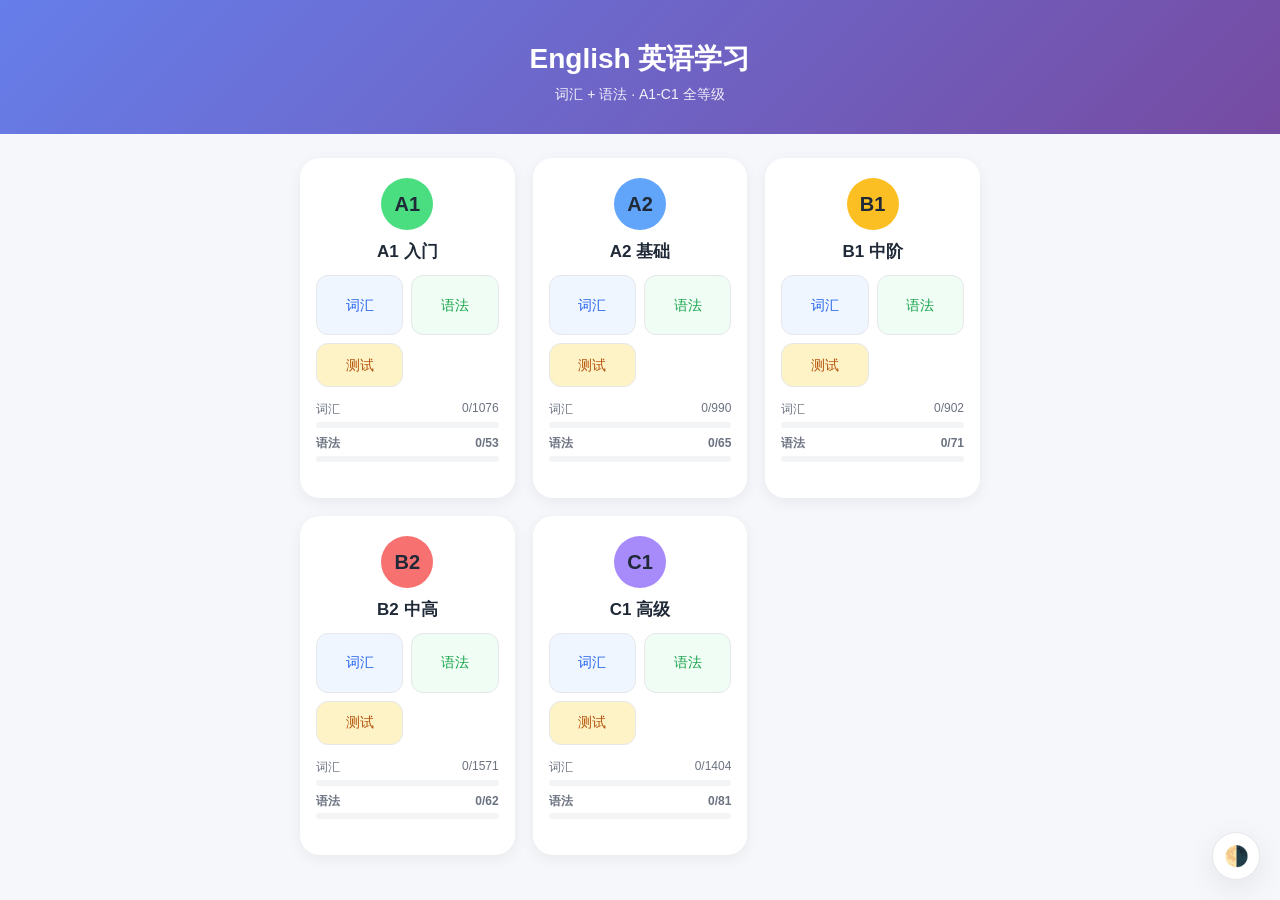
==== commit 4910c7e6: "fix(css): equalize mode buttons via grid stretch + height:100%; bump cache v3" ====
--- a/index.html
+++ b/index.html
@@ -16,7 +16,7 @@
     <link rel="manifest" href="site.webmanifest">
     <link rel="apple-touch-icon" href="icons/icon-192x192.png">
     <link rel="icon" type="image/png" href="icons/icon-96x96.png">
-    <link rel="stylesheet" href="css/common.css?v=2">
+    <link rel="stylesheet" href="css/common.css?v=3">
     <style>
         .header { padding: 40px 20px 30px; }
         .loading-msg { text-align: center; padding: 40px 20px; color: var(--text-secondary); }
--- a/css/common.css
+++ b/css/common.css
@@ -1456,13 +1456,16 @@
   display: grid;
   grid-template-columns: 1fr 1fr;
   gap: 8px;
+  align-items: stretch;
 }
 
 .mode-btn {
   display: flex;
   align-items: center;
   justify-content: center;
-  min-height: 42px;
+  min-height: 44px;
+  height: 100%;
+  line-height: 1.2;
   text-decoration: none;
   border-radius: 12px;
   padding: 10px 4px;
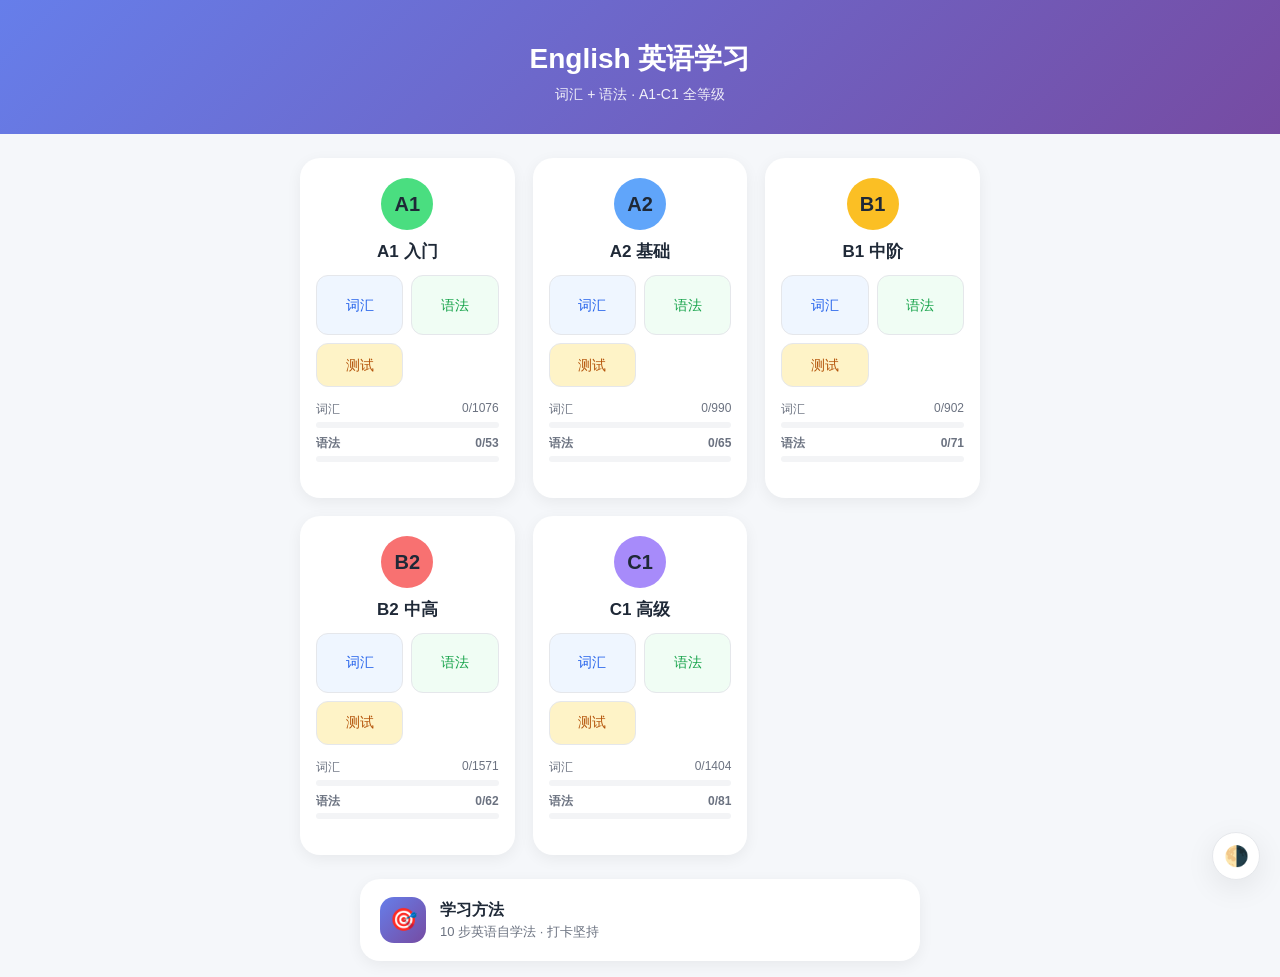
==== commit 63fb5517: "feat(methods): add 10-step English learning methods page with daily check-in - Add methods.html: imm" ====
--- a/index.html
+++ b/index.html
@@ -16,11 +16,25 @@
     <link rel="manifest" href="site.webmanifest">
     <link rel="apple-touch-icon" href="icons/icon-192x192.png">
     <link rel="icon" type="image/png" href="icons/icon-96x96.png">
-    <link rel="stylesheet" href="css/common.css?v=3">
+    <link rel="stylesheet" href="css/common.css?v=5">
     <style>
         .header { padding: 40px 20px 30px; }
         .loading-msg { text-align: center; padding: 40px 20px; color: var(--text-secondary); }
         .loading-msg.error { color: var(--danger); }
+        .tool-card { max-width: 600px; margin: 0 auto 16px; padding: 0 20px; }
+        .tool-card a {
+            display: flex; align-items: center; gap: 14px;
+            background: var(--surface);
+            border-radius: 20px;
+            padding: 18px 20px;
+            box-shadow: var(--shadow);
+            text-decoration: none;
+            transition: transform 0.15s, background-color 0.25s, box-shadow 0.25s;
+        }
+        .tool-card a:active { transform: scale(0.99); }
+        .tool-icon { width: 46px; height: 46px; border-radius: 14px; background: var(--primary-grad); color: white; display: flex; align-items: center; justify-content: center; font-size: 22px; flex-shrink: 0; }
+        .tool-title { font-size: 16px; font-weight: bold; color: var(--text); margin-bottom: 2px; }
+        .tool-desc { font-size: 13px; color: var(--text-secondary); }
     </style>
 </head>
 <body>
@@ -30,6 +44,15 @@
     </div>
     <div class="levels" id="levels">
         <div class="loading-msg" id="loadingMsg">加载中...</div>
+    </div>
+    <div class="tool-card">
+        <a href="methods.html">
+            <div class="tool-icon">🎯</div>
+            <div>
+                <div class="tool-title">学习方法</div>
+                <div class="tool-desc">10 步英语自学法 · 打卡坚持</div>
+            </div>
+        </a>
     </div>
 
     <script src="js/common.js"></script>
@@ -68,7 +91,8 @@
             const container = document.getElementById('levels');
             const loading = document.getElementById('loadingMsg');
             try {
-                const summary = await fetch('content/summary.json').then(r => {
+                const basePath = location.pathname.replace(/\/[^/]*$/, '/');
+                const summary = await fetch(`${basePath}content/summary.json`).then(r => {
                     if (!r.ok) throw new Error(`HTTP ${r.status}`);
                     return r.json();
                 });
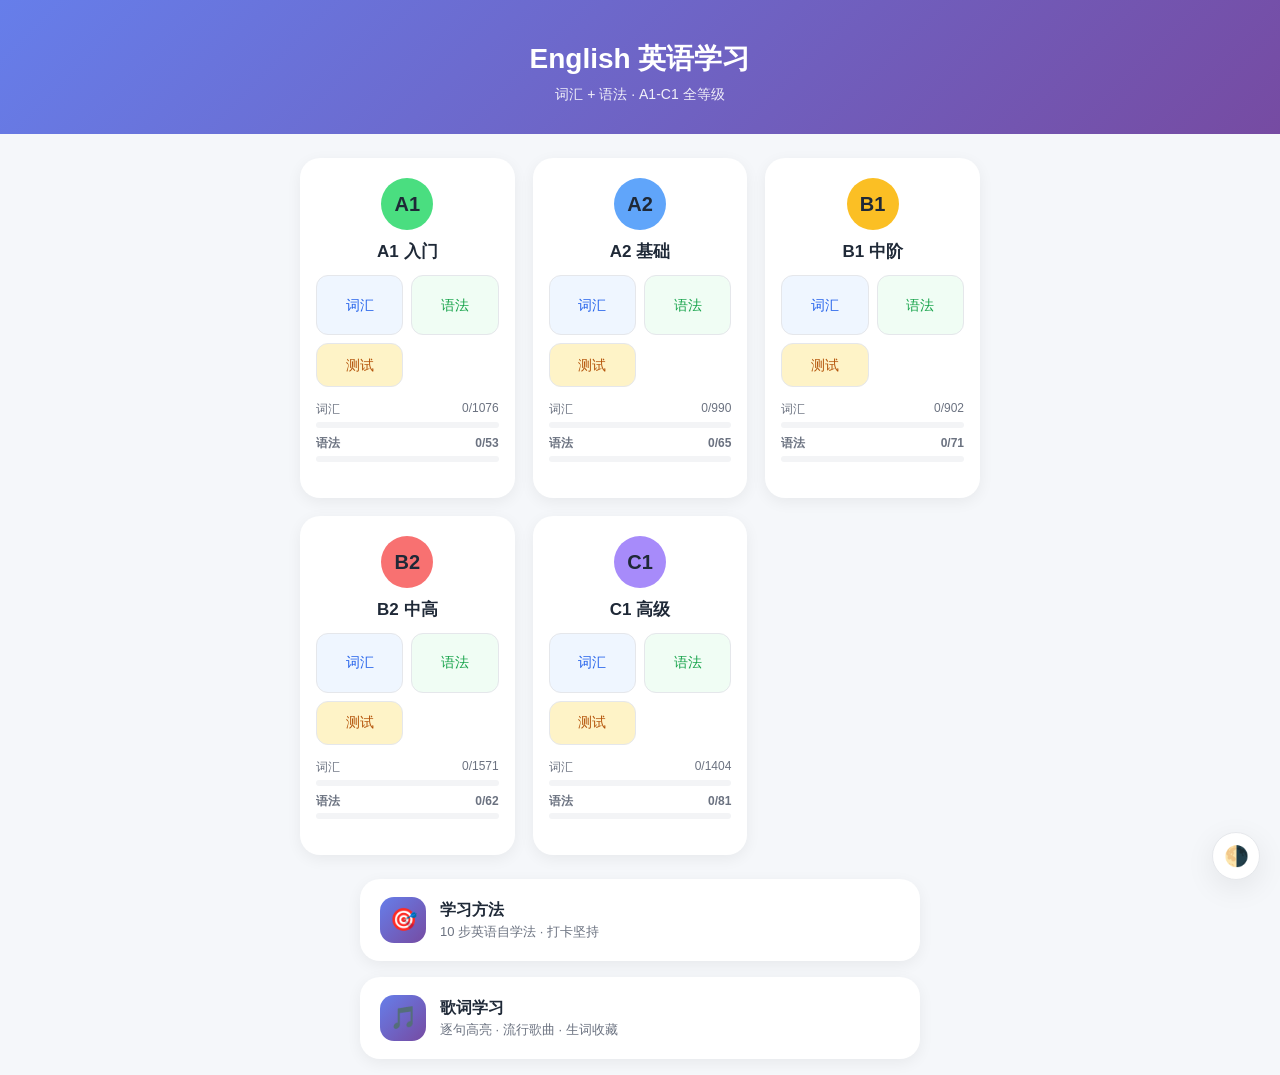
==== commit 8f3484c1: "feat: 歌词学习 + 词汇自动朗读 - 新增 lyrics.html/js: 逐句高亮、点击查词、生词收藏 - 新增 private/lyrics/: 本地歌词存储（gitignore） - st" ====
--- a/index.html
+++ b/index.html
@@ -51,6 +51,15 @@
             <div>
                 <div class="tool-title">学习方法</div>
                 <div class="tool-desc">10 步英语自学法 · 打卡坚持</div>
+            </div>
+        </a>
+    </div>
+    <div class="tool-card">
+        <a href="lyrics.html">
+            <div class="tool-icon">🎵</div>
+            <div>
+                <div class="tool-title">歌词学习</div>
+                <div class="tool-desc">逐句高亮 · 流行歌曲 · 生词收藏</div>
             </div>
         </a>
     </div>
